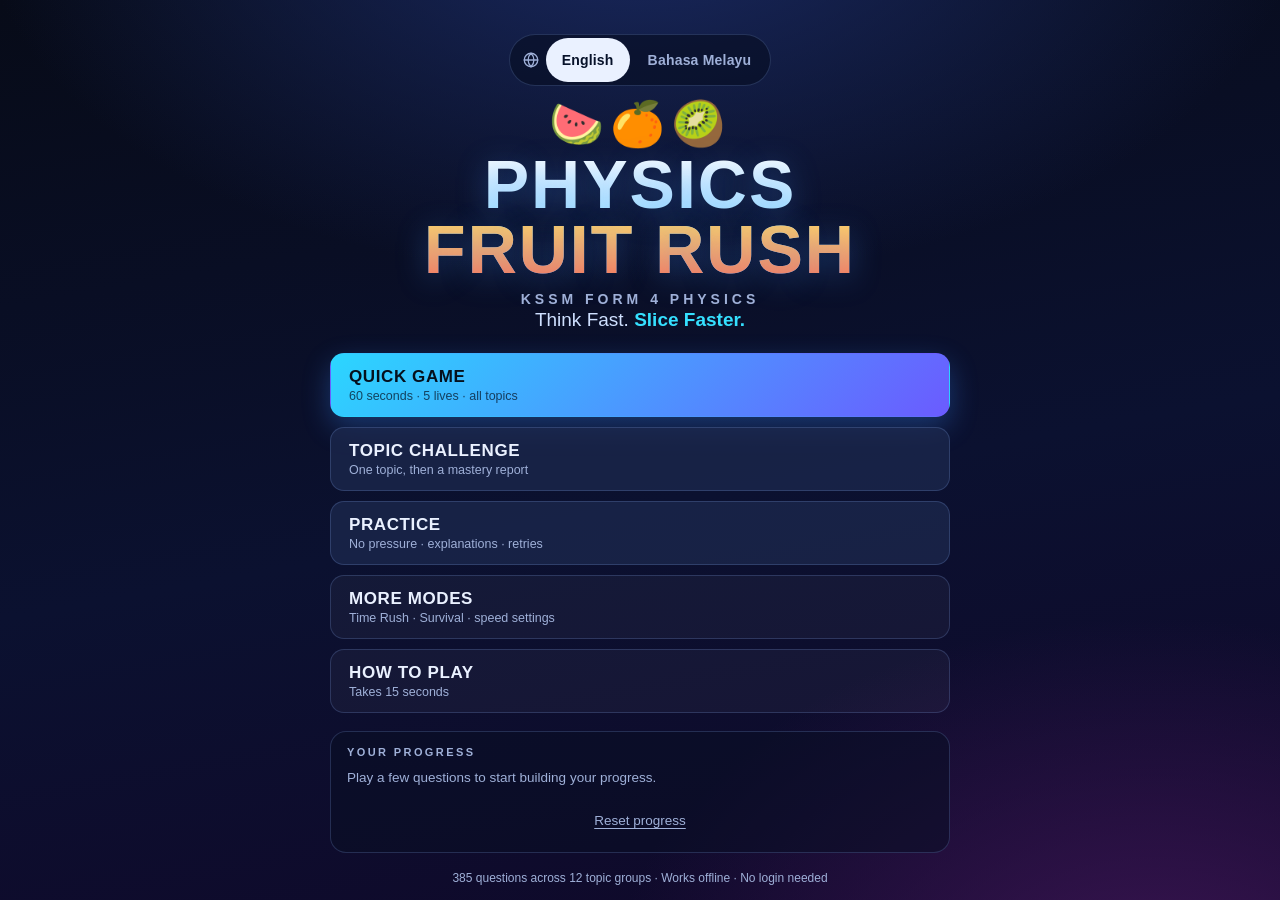
==== index.html @ e81a1c05 "Physics Fruit Rush 4.0 - English and Bahasa Melayu" ====
<!DOCTYPE html>
<!-- translate="no": the game ships its own Bahasa Melayu. A browser's
     machine translation would re-translate physics terms that are already
     correct - and "Air" (BM for water) would come back as "Udara". -->
<html lang="en" translate="no">
<head>
<meta charset="utf-8">
<meta name="viewport" content="width=device-width, initial-scale=1, maximum-scale=1, user-scalable=no, viewport-fit=cover">
<meta name="google" content="notranslate">
<meta name="description" content="Physics Fruit Rush - a fast arcade recall game for Malaysian KSSM Form 4 Physics, in English and Bahasa Melayu.">
<meta name="theme-color" content="#0a1024">
<title>Physics Fruit Rush</title>
<link rel="stylesheet" href="style.css">
<link rel="icon" href="data:image/svg+xml,%3Csvg xmlns='http://www.w3.org/2000/svg' viewBox='0 0 100 100'%3E%3Ctext y='.9em' font-size='90'%3E%F0%9F%8D%89%3C/text%3E%3C/svg%3E">
</head>
<body>

<div id="app">

  <!-- ============================================================
       LANDING
       ============================================================ -->
  <section class="screen is-active" id="screen-menu">
    <div class="menu-wrap">

      <!-- Language. Top of the menu, visible without scrolling on any
           screen, and the first thing a student meets. Each option is
           written in its OWN language ("Bahasa Melayu", never "Malay"),
           so a student who cannot read the current one can still find
           theirs. The group label is deliberately bilingual and constant. -->
      <div class="lang-switch" role="group" aria-label="Language / Bahasa">
        <svg class="lang-icon" viewBox="0 0 24 24" aria-hidden="true" focusable="false">
          <circle cx="12" cy="12" r="9"></circle>
          <path d="M3 12h18M12 3c2.6 2.6 3.9 5.6 3.9 9s-1.3 6.4-3.9 9M12 3C9.4 5.6 8.1 8.6 8.1 12s1.3 6.4 3.9 9"></path>
        </svg>
        <button type="button" class="lang-opt is-on" data-lang="en" lang="en" aria-pressed="true">English</button>
        <button type="button" class="lang-opt" data-lang="ms" lang="ms" aria-pressed="false">Bahasa Melayu</button>
      </div>

      <div class="logo">
        <div class="logo-fruit" aria-hidden="true">
          <span>🍉</span><span>🍊</span><span>🥝</span>
        </div>
        <h1 class="title">PHYSICS<span>FRUIT RUSH</span></h1>
        <p class="subtitle" data-i18n="menu.subtitle">KSSM FORM 4 PHYSICS</p>
        <p class="tagline"><span data-i18n="menu.tag1">Think Fast.</span> <b data-i18n="menu.tag2">Slice Faster.</b></p>
      </div>

      <div class="menu-buttons">
        <button class="btn btn-primary" data-go="quick">
          <b data-i18n="menu.quick">QUICK GAME</b><small data-i18n="menu.quick.sub">60 seconds · 5 lives · all topics</small>
          <span class="btn-best" id="bestQuick" hidden></span>
        </button>
        <button class="btn" data-go="topic">
          <b data-i18n="menu.topic">TOPIC CHALLENGE</b><small data-i18n="menu.topic.sub">One topic, then a mastery report</small>
          <span class="btn-best" id="bestTopic" hidden></span>
        </button>
        <button class="btn" data-go="practice">
          <b data-i18n="menu.practice">PRACTICE</b><small data-i18n="menu.practice.sub">No pressure · explanations · retries</small>
        </button>
        <button class="btn btn-ghost" data-go="custom">
          <b data-i18n="menu.more">MORE MODES</b><small data-i18n="menu.more.sub">Time Rush · Survival · speed settings</small>
        </button>
        <button class="btn btn-ghost" data-go="help">
          <b data-i18n="menu.help">HOW TO PLAY</b><small data-i18n="menu.help.sub">Takes 15 seconds</small>
        </button>
      </div>

      <!-- Progress: three numbers, one bar and one next action. Deliberately
           not a statistics dashboard. -->
      <section class="progress-card" id="progressCard" aria-labelledby="progressHead">
        <h2 class="progress-head" id="progressHead" data-i18n="progress.head">YOUR PROGRESS</h2>

        <p class="progress-empty" id="progressEmpty" data-i18n="progress.empty">
          Play a few questions to start building your progress.
        </p>

        <div class="progress-body" id="progressBody" hidden>
          <div class="mastery">
            <div class="mastery-top">
              <span class="mastery-label" data-i18n="progress.mastery">Overall mastery</span>
              <span class="mastery-value" id="masteryValue">0%</span>
            </div>
            <div class="mastery-bar">
              <i id="masteryFill" style="transform:scaleX(0)"></i>
            </div>
          </div>

          <dl class="progress-grid">
            <div class="progress-item">
              <dt data-i18n="progress.answered">Answered</dt><dd id="progAnswered">0</dd>
            </div>
            <div class="progress-item">
              <dt data-i18n="progress.strongest">Strongest</dt><dd id="progStrong">&ndash;</dd>
            </div>
            <div class="progress-item">
              <dt data-i18n="progress.next">Practise next</dt><dd id="progWeak">&ndash;</dd>
            </div>
          </dl>

          <button class="btn btn-focus btn-wide" id="practiseWeakBtn" type="button" hidden>
            <b data-i18n="progress.practiseWeak">PRACTISE WEAK TOPICS</b><small id="practiseWeakSub"></small>
          </button>
        </div>

        <div class="menu-utils">
          <button class="link-btn" id="resetProgressBtn" type="button" data-i18n="progress.reset">Reset progress</button>
        </div>
      </section>

      <p class="menu-foot">
        <span id="bankCount">&nbsp;</span> &middot;
        <span data-i18n="menu.offline">Works offline</span> &middot;
        <span data-i18n="menu.nologin">No login needed</span>
      </p>
    </div>
  </section>

  <!-- ============================================================
       SETUP  (classroom launcher)
       ============================================================ -->
  <section class="screen" id="screen-setup">
    <div class="panel">
      <div class="panel-head">
        <button class="icon-btn" data-back="menu" aria-label="Back to menu" data-i18n-aria="nav.back">&#8592;</button>
        <h2 data-i18n="setup.head">Set Up The Round</h2>
      </div>

      <div class="setup-block">
        <h3 data-title-key="setup.mode"></h3>
        <div class="chips" id="modeChips"></div>
        <p class="hint" id="modeHint"></p>
      </div>

      <div class="setup-block" id="durationBlock">
        <h3 data-title-key="setup.clock"></h3>
        <div class="chips" id="durationChips"></div>
      </div>

      <div class="setup-block" id="speedBlock">
        <h3 data-title-key="setup.speed"></h3>
        <div class="chips" id="speedChips"></div>
        <p class="hint" id="speedHint"></p>
      </div>

      <div class="setup-block">
        <h3 data-title-key="setup.topic"></h3>
        <div class="chips chips-topics" id="topicChips"></div>
      </div>

      <div class="setup-block" id="mixBlock">
        <h3 data-title-key="setup.mix"></h3>
        <div class="chips" id="mixChips"></div>
        <p class="hint" id="mixHint"></p>
      </div>

      <div class="setup-actions">
        <span class="setup-summary" id="setupSummary"></span>
        <button class="btn btn-primary btn-wide" id="startBtn"><b data-i18n="setup.start">START GAME</b></button>
      </div>
    </div>
  </section>

  <!-- ============================================================
       HOW TO PLAY
       ============================================================ -->
  <section class="screen" id="screen-help">
    <div class="panel">
      <div class="panel-head">
        <button class="icon-btn" data-back="menu" aria-label="Back to menu" data-i18n-aria="nav.back">&#8592;</button>
        <h2 data-i18n="help.head">How To Play</h2>
      </div>

      <ol class="howto">
        <li><span class="step">1</span><div><b data-i18n="help.read">READ</b><p data-i18n="help.read.p">A short Physics question sits at the top of the screen.</p></div></li>
        <li><span class="step">2</span><div><b data-i18n="help.think">THINK</b><p data-i18n="help.think.p">Fruits fly up — each one carries a possible answer.</p></div></li>
        <li><span class="step">3</span><div><b data-i18n="help.slice">SLICE</b><p data-i18n="help.slice.p">Swipe straight through the correct fruit. A tap works too.</p></div></li>
        <li><span class="step">4</span><div><b data-i18n="help.streak">STREAK</b><p data-i18n="help.streak.p">Chain correct answers to build a multiplier up to ×2.</p></div></li>
      </ol>

      <div class="rules">
        <p><b class="ok" data-i18n="help.correct">✓ Correct</b> <span data-i18n="help.correct.p">Points, a speed bonus, and your streak grows.</span></p>
        <p><b class="bad" data-i18n="help.wrong">✗ Wrong</b> <span data-i18n="help.wrong.p">Lose 50 points and a life. The correct fruit is revealed.</span></p>
        <p><b class="warn" data-i18n="help.slow">⏳ Too slow</b> <span data-i18n="help.slow.p">Lose 25 points and your streak. Only Survival takes a life.</span></p>
        <p><b class="bomb" data-i18n="help.bomb">✖ Bomb</b> <span data-i18n="help.bomb.p">Dark bombs appear later in a round. Never slice them.</span></p>
      </div>

      <p class="hint centered"><span data-i18n="help.kbd">Keyboard:</span> <kbd>1</kbd> <kbd>2</kbd> <kbd>3</kbd> <kbd>4</kbd> <span data-i18n="help.kbd.slice">slice fruit left to right.</span> <kbd>Esc</kbd> <span data-i18n="help.kbd.pause">pauses.</span></p>

      <div class="setup-actions">
        <button class="btn btn-primary btn-wide" data-go="quick"><b data-i18n="help.start">READY? START</b></button>
      </div>
    </div>
  </section>

  <!-- ============================================================
       GAME
       ============================================================ -->
  <section class="screen screen-game" id="screen-game">

    <header class="hud">
      <div class="hud-cell">
        <span class="hud-label" data-i18n="hud.score">SCORE</span>
        <span class="hud-value" id="hudScore">0</span>
      </div>
      <div class="hud-cell hud-combo" id="hudComboCell">
        <span class="hud-label" data-i18n="hud.streak">STREAK</span>
        <span class="hud-value" id="hudCombo">&times;1.0</span>
      </div>
      <div class="hud-cell hud-lives" id="hudLivesCell">
        <span class="hud-label" data-i18n="hud.lives">LIVES</span>
        <span class="hud-value" id="hudLives">&hearts;&hearts;&hearts;</span>
      </div>
      <div class="hud-cell hud-clock">
        <span class="hud-label" id="hudClockLabel" data-i18n="hud.time">TIME</span>
        <span class="hud-value" id="hudClock">60</span>
      </div>
      <div class="hud-cell hud-stage" id="hudStageCell">
        <span class="hud-label" data-i18n="hud.stage">STAGE</span>
        <span class="hud-value" id="hudStage">1</span>
      </div>
      <div class="hud-tools">
        <button class="icon-btn" id="soundBtn" title="Sound on or off" aria-label="Sound on or off" data-i18n-title="hud.sound" data-i18n-aria="hud.sound" aria-pressed="true">&#128266;</button>
        <button class="icon-btn" id="pauseBtn" title="Pause" aria-label="Pause" data-i18n-title="hud.pause" data-i18n-aria="hud.pause">&#10073;&#10073;</button>
        <button class="icon-btn" id="quitBtn" title="End round" aria-label="End round" data-i18n-title="hud.end" data-i18n-aria="hud.end">&#10005;</button>
      </div>
    </header>

    <!-- The question card. Everything here exists to make the question the
         single loudest thing on screen and to tie it to the fruit below. -->
    <div class="qbar" id="qbar">
      <div class="qmeta">
        <span class="pill" id="qTopic">&nbsp;</span>
        <span class="pill pill-diff" id="qDiff">&nbsp;</span>
      </div>
      <h2 class="qtext" id="qText">&nbsp;</h2>
      <div class="qtimer"><i id="qTimerFill"></i></div>
      <div class="qcue" id="qCue"><span data-i18n="q.cue">Slice the correct answer</span></div>
    </div>

    <div class="stage-wrap">
      <canvas id="playfield"></canvas>

      <div class="overlay" id="feedback" hidden>
        <div class="fb-card" id="fbCard">
          <div class="fb-title" id="fbTitle">&nbsp;</div>
          <div class="fb-sub" id="fbSub"></div>
          <div class="fb-why" id="fbWhy"></div>
          <div class="fb-remember" id="fbRemember">
            <span class="fb-remember-tag" data-i18n="fb.remember">Remember</span><span id="fbExplain"></span>
          </div>
          <!-- Practice Mode: the answer in the language that is NOT on screen. -->
          <div class="fb-alt" id="fbAlt" hidden>
            <span class="fb-alt-tag" id="fbAltTag"></span><span class="fb-alt-text" id="fbAltText"></span>
          </div>
        </div>
      </div>

      <div class="overlay overlay-count" id="countdown" hidden>
        <div class="count-text" id="countText">3</div>
      </div>

      <div class="overlay overlay-pause" id="pauseOverlay" hidden>
        <div class="panel panel-small">
          <h2 data-i18n="pause.head">Paused</h2>
          <div class="setup-actions column">
            <button class="btn btn-primary btn-wide" id="resumeBtn"><b data-i18n="pause.resume">RESUME</b></button>
            <button class="btn btn-wide" id="endRoundBtn"><b data-i18n="pause.end">END ROUND</b></button>
          </div>
        </div>
      </div>

      <div class="banner" id="banner" hidden></div>
    </div>
  </section>

  <!-- ============================================================
       RESULTS
       ============================================================ -->
  <section class="screen" id="screen-results">
    <div class="panel">
      <h2 class="results-head" id="resultsHead">&nbsp;</h2>
      <div class="stars" id="resStars" role="img"></div>
      <p class="results-msg" id="resultsMsg"></p>

      <div class="score-hero">
        <span class="score-label" data-i18n="res.score">SCORE</span>
        <span class="score-value" id="resScore">0</span>
        <span class="score-best" id="resBest"></span>
      </div>

      <div class="stat-grid">
        <div class="stat"><span id="resCorrect">0</span><small data-i18n="res.correct">Correct</small></div>
        <div class="stat"><span id="resAccuracy">0%</span><small data-i18n="res.accuracy">Accuracy</small></div>
        <div class="stat"><span id="resCombo">&times;0</span><small data-i18n="res.streak">Best streak</small></div>
        <div class="stat"><span id="resWrong">0</span><small data-i18n="res.wrong">Wrong</small></div>
        <div class="stat"><span id="resMissed">0</span><small data-i18n="res.slow">Too slow</small></div>
        <div class="stat"><span id="resReaction">0.0 s</span><small data-i18n="res.reaction">Avg reaction</small></div>
      </div>

      <!-- The answer to "what do I do now?", directly under the score. -->
      <section class="next-step" id="nextStep" hidden>
        <h3 data-i18n="res.nextHead">YOUR NEXT STEP</h3>
        <p class="next-step-line" id="nextStepLine"></p>
        <button class="btn btn-focus btn-wide" id="reviseBtn" type="button"><b></b></button>
      </section>

      <div class="review-grid">
        <div class="review review-good" id="strongBox" hidden>
          <h3 data-i18n="res.strong">⭐ Strong</h3>
          <ul id="strongList"></ul>
        </div>
        <div class="review review-weak" id="reviewBox" hidden>
          <h3 data-i18n="res.revise">📚 Revise</h3>
          <ul id="reviewList"></ul>
        </div>
      </div>

      <div class="setup-actions column">
        <button class="btn btn-primary btn-wide" id="againBtn"><b data-i18n="res.again">PLAY AGAIN</b></button>
        <button class="btn btn-wide" id="changeBtn"><b data-i18n="res.change">CHANGE TOPIC OR MODE</b></button>
        <button class="btn btn-ghost btn-wide" data-back="menu"><b data-i18n="res.menu">MAIN MENU</b></button>
      </div>
    </div>
  </section>

  <!-- One reusable confirmation dialog, shared by Reset Progress and End
       Round so destructive actions look and behave identically. -->
  <div class="modal" id="modal" hidden role="dialog" aria-modal="true"
       aria-labelledby="modalTitle" aria-describedby="modalBody">
    <div class="modal-card" id="modalCard">
      <h2 class="modal-title" id="modalTitle">&nbsp;</h2>
      <p class="modal-body" id="modalBody"></p>
      <div class="modal-actions">
        <button class="btn btn-wide" id="modalCancel" type="button"><b data-i18n="dlg.cancel">CANCEL</b></button>
        <button class="btn btn-wide btn-danger" id="modalConfirm" type="button"><b data-i18n="dlg.confirm">CONFIRM</b></button>
      </div>
    </div>
  </div>

  <div class="snack" id="snack" hidden role="status" aria-live="polite">
    <b id="snackTitle"></b><span id="snackBody"></span>
  </div>

  <!-- Screen-reader-only announcements (e.g. "Bahasa Melayu dipilih"). -->
  <div class="sr-only" id="srAnnounce" aria-live="polite"></div>

</div>

<!-- Order matters: storage before i18n (the saved language), i18n before
     the dictionaries, the English bank before its translations, and all
     content before the game modules that read it. Classic scripts, no
     modules and no fetch, so double-clicking index.html still works. -->
<script src="js/config.js" charset="utf-8"></script>
<script src="js/storage.js" charset="utf-8"></script>
<script src="js/i18n.js" charset="utf-8"></script>
<script src="lang/en.js" charset="utf-8"></script>
<script src="lang/ms.js" charset="utf-8"></script>
<script src="data/question-bank.js" charset="utf-8"></script>
<script src="data/questions-mechanics.js" charset="utf-8"></script>
<script src="data/questions-heat-waves.js" charset="utf-8"></script>
<script src="data/questions-light.js" charset="utf-8"></script>
<script src="data/ms/mechanics-1.ms.js" charset="utf-8"></script>
<script src="data/ms/mechanics-2.ms.js" charset="utf-8"></script>
<script src="data/ms/heat.ms.js" charset="utf-8"></script>
<script src="data/ms/waves.ms.js" charset="utf-8"></script>
<script src="data/ms/light.ms.js" charset="utf-8"></script>
<script src="data/ms/optics.ms.js" charset="utf-8"></script>
<script src="js/audio.js" charset="utf-8"></script>
<script src="js/fruits.js" charset="utf-8"></script>
<script src="js/effects.js" charset="utf-8"></script>
<script src="js/engine.js" charset="utf-8"></script>
<script src="js/learner.js" charset="utf-8"></script>
<script src="js/game.js" charset="utf-8"></script>
<script src="js/ui.js" charset="utf-8"></script>
<script src="js/main.js" charset="utf-8"></script>
</body>
</html>
---- style.css ----
/* =====================================================================
   PHYSICS FRUIT RUSH v4  --  STYLES
   Dark arcade look. The question is always the loudest thing on screen;
   decoration never competes with it.
   ===================================================================== */

:root {
  --bg:        #070b18;
  --panel:     rgba(16, 24, 52, 0.92);
  --panel-2:   rgba(28, 40, 78, 0.75);
  --line:      rgba(140, 180, 255, 0.20);
  --text:      #eaf1ff;
  --muted:     #9fb0d8;
  --accent:    #35e0ff;
  --accent-2:  #7c5cff;
  --good:      #56f39a;
  --bad:       #ff6b7d;
  --warn:      #ffc247;
  --font:      "Segoe UI", Roboto, "Helvetica Neue", Arial, sans-serif;
}

* { box-sizing: border-box; }

html, body {
  margin: 0; padding: 0; height: 100%;
  overflow: hidden;
  background: var(--bg);
  color: var(--text);
  font-family: var(--font);
  -webkit-text-size-adjust: 100%;
  -webkit-tap-highlight-color: transparent;
}

#app { position: relative; width: 100%; height: 100%; }

/* ---------------------------------------------------------------
   Screens
   --------------------------------------------------------------- */
.screen {
  position: absolute; inset: 0;
  display: none;
  /* v4: flex-start + auto margins on the child (below), not
     justify-content:center. Centring a column taller than the screen
     pushes its top ABOVE the scrollable area, where no amount of
     scrolling reaches it - on a 720 px laptop that hid the language
     switch and the logo. Auto margins centre when there is room and fall
     back to the top when there is not. */
  flex-direction: column; align-items: center; justify-content: flex-start;
  padding: 16px;
  overflow-y: auto; overscroll-behavior: contain;
  background:
    radial-gradient(1100px 620px at 50% -10%, #1a2a63 0%, transparent 60%),
    radial-gradient(900px 620px at 90% 110%, #3a1552 0%, transparent 60%),
    linear-gradient(170deg, #070b18, #0b1130 55%, #10082a);
}
.screen.is-active { display: flex; }
.screen:not(.screen-game) > * { margin-top: auto; margin-bottom: auto; }
.screen-game { padding: 0; justify-content: flex-start; overflow: hidden; }

/* ---------------------------------------------------------------
   Landing
   --------------------------------------------------------------- */
.menu-wrap { width: 100%; max-width: 620px; text-align: center; padding: 18px 0 28px; }

.logo-fruit { font-size: 44px; letter-spacing: 6px; line-height: 1; margin-bottom: 6px; }
.logo-fruit span { display: inline-block; animation: bob 2.6s ease-in-out infinite; }
.logo-fruit span:nth-child(2) { animation-delay: .35s; }
.logo-fruit span:nth-child(3) { animation-delay: .7s; }
@keyframes bob { 0%,100% { transform: translateY(0) rotate(-4deg);} 50% { transform: translateY(-12px) rotate(5deg);} }

.title {
  margin: 0;
  font-size: clamp(34px, 8.5vw, 68px);
  font-weight: 900; letter-spacing: 2px; line-height: .95;
  background: linear-gradient(180deg, #ffffff, #8fd7ff 60%, #6aa2ff);
  -webkit-background-clip: text; background-clip: text; color: transparent;
  text-shadow: 0 6px 30px rgba(70, 150, 255, .35);
}
.title span {
  display: block; color: transparent;
  background: linear-gradient(180deg, #ffd76a, #ff7a59);
  -webkit-background-clip: text; background-clip: text;
}
.subtitle { margin: 10px 0 2px; font-size: clamp(11px, 2.6vw, 14px); letter-spacing: 4px; color: var(--muted); font-weight: 700; }
.tagline { margin: 0 0 22px; color: #cfe0ff; font-size: clamp(15px, 3.4vw, 19px); }
.tagline b { color: var(--accent); }

.menu-buttons { display: flex; flex-direction: column; gap: 10px; }
.menu-foot { margin-top: 18px; color: var(--muted); font-size: 12px; }
.menu-progress { margin-top: 4px; color: #7f93bd; font-style: italic; }

/* ---------------------------------------------------------------
   Buttons
   --------------------------------------------------------------- */
.btn {
  appearance: none;
  border: 1px solid var(--line);
  background: var(--panel-2);
  color: var(--text);
  border-radius: 14px;
  padding: 13px 18px;
  font-family: var(--font); font-size: 15px;
  cursor: pointer; text-align: left;
  display: flex; flex-direction: column; gap: 2px;
  transition: transform .12s ease, background .15s ease, border-color .15s ease;
  min-height: 52px;
}
.btn b { font-size: 17px; font-weight: 800; letter-spacing: .6px; }
.btn small { color: var(--muted); font-size: 12.5px; font-weight: 500; }
.btn:hover { transform: translateY(-2px); border-color: rgba(140,190,255,.5); background: rgba(40,58,110,.8); }
.btn:active { transform: translateY(0) scale(.99); }

.btn-primary {
  background: linear-gradient(135deg, #2bd6ff, #6b5bff);
  border-color: transparent; color: #06101f;
  box-shadow: 0 10px 28px rgba(60, 140, 255, .32);
}
.btn-primary b { color: #05101d; }
.btn-primary small { color: rgba(6, 18, 34, .72); }
.btn-primary:hover { background: linear-gradient(135deg, #4ce0ff, #8171ff); }

.btn-ghost { background: rgba(255,255,255,.04); }
.btn-wide { align-items: center; text-align: center; }

.icon-btn {
  appearance: none;
  border: 1px solid var(--line);
  background: rgba(255,255,255,.06);
  color: var(--text);
  width: 38px; height: 38px; border-radius: 10px;
  font-size: 15px; cursor: pointer;
  display: inline-flex; align-items: center; justify-content: center;
  flex: 0 0 auto;
}
.icon-btn:hover { background: rgba(255,255,255,.14); }
.icon-btn.is-off { opacity: .45; }

/* ---------------------------------------------------------------
   Panels
   --------------------------------------------------------------- */
.panel {
  width: 100%; max-width: 700px;
  background: var(--panel);
  border: 1px solid var(--line);
  border-radius: 20px;
  padding: 22px;
  box-shadow: 0 24px 70px rgba(0,0,0,.5);
  max-height: 100%; overflow-y: auto;
}
.panel-small { max-width: 340px; }
.panel-head { display: flex; align-items: center; gap: 12px; margin-bottom: 16px; }
.panel h2 { margin: 0; font-size: clamp(20px, 4.5vw, 26px); letter-spacing: .5px; }
.panel h3 { margin: 0 0 8px; font-size: 13px; letter-spacing: 2px; color: var(--muted); text-transform: uppercase; }

.setup-block { margin-bottom: 18px; }
.setup-block[hidden] { display: none; }

.chips { display: flex; flex-wrap: wrap; gap: 8px; }
.chip {
  appearance: none;
  border: 1px solid var(--line);
  background: rgba(255,255,255,.05);
  color: var(--text);
  border-radius: 999px;
  padding: 9px 15px;
  font-size: 14px; font-family: var(--font); font-weight: 600;
  cursor: pointer;
  transition: background .14s ease, border-color .14s ease;
}
.chip:hover { background: rgba(255,255,255,.12); }
.chip.is-on {
  background: linear-gradient(135deg, #2bd6ff, #6b5bff);
  border-color: transparent; color: #06101f; font-weight: 800;
}
.chips-topics .chip { font-size: 13px; padding: 8px 13px; }

.hint { margin: 8px 0 0; color: var(--muted); font-size: 13px; min-height: 18px; }
.hint.centered { text-align: center; }

.setup-actions { display: flex; flex-direction: column; align-items: stretch; gap: 10px; margin-top: 22px; }
.setup-actions .btn-wide { width: 100%; }
.setup-summary { color: var(--muted); font-size: 13px; text-align: center; }

kbd {
  background: rgba(255,255,255,.12);
  border: 1px solid var(--line);
  border-radius: 5px; padding: 1px 6px;
  font-family: inherit; font-size: 12px;
}

/* How to play */
.howto { list-style: none; margin: 0 0 18px; padding: 0; display: flex; flex-direction: column; gap: 12px; }
.howto li { display: flex; gap: 14px; align-items: flex-start; }
.howto .step {
  flex: 0 0 34px; height: 34px; border-radius: 10px;
  background: linear-gradient(135deg, #2bd6ff, #6b5bff);
  color: #06101f; font-weight: 900;
  display: flex; align-items: center; justify-content: center;
}
.howto b { display: block; letter-spacing: 1.5px; font-size: 14px; }
.howto p { margin: 2px 0 0; color: var(--muted); font-size: 14px; }

.rules { border-top: 1px solid var(--line); padding-top: 14px; }
.rules p { margin: 0 0 8px; font-size: 14px; color: var(--muted); }
.rules b { display: inline-block; min-width: 108px; }
.rules .ok { color: var(--good); }
.rules .bad { color: var(--bad); }
.rules .warn { color: var(--warn); }
.rules .bomb { color: #ff9a8a; }

/* ---------------------------------------------------------------
   Game HUD
   --------------------------------------------------------------- */
.hud {
  flex: 0 0 auto; width: 100%;
  display: flex; align-items: center; gap: 10px;
  padding: 8px 12px;
  background: rgba(6, 10, 24, .82);
  border-bottom: 1px solid var(--line);
}
.hud-cell { display: flex; flex-direction: column; line-height: 1.05; min-width: 52px; }
.hud-label { font-size: 9.5px; letter-spacing: 1.8px; color: var(--muted); font-weight: 700; }
.hud-value { font-size: clamp(16px, 3.4vw, 22px); font-weight: 900; font-variant-numeric: tabular-nums; }
.hud-combo .hud-value { color: var(--accent); transition: color .2s ease; }
.hud-lives .hud-value { color: var(--bad); letter-spacing: 1px; }
.hud-clock.is-low .hud-value { color: var(--warn); animation: pulse .6s ease-in-out infinite; }
.hud-stage .hud-value { color: var(--warn); }
.hud-tools { margin-left: auto; display: flex; gap: 6px; }
@keyframes pulse { 0%,100% { opacity: 1; } 50% { opacity: .45; } }

/* Streak tiers escalate the HUD colour to match the fruit aura. */
.hud-combo.tier-0 .hud-value { color: #7dd3fc; }
.hud-combo.tier-1 .hud-value { color: #ffd166; text-shadow: 0 0 12px rgba(255,209,102,.55); }
.hud-combo.tier-2 .hud-value { color: #ff9f45; text-shadow: 0 0 16px rgba(255,159,69,.65); }
.hud-combo.tier-3 .hud-value { color: #ff6b9d; text-shadow: 0 0 20px rgba(255,107,157,.75); }

/* ---------------------------------------------------------------
   Question card
   The single most important element on the screen. It sits on its own
   raised surface so the eye lands there first, and it carries a cue line
   that ties it to the fruit below.
   --------------------------------------------------------------- */
.qbar {
  flex: 0 0 auto; width: 100%;
  padding: 10px 16px 0;
  background: linear-gradient(180deg, rgba(12,19,44,.98), rgba(10,16,38,.72));
  border-bottom: 1px solid rgba(140,180,255,.12);
  text-align: center;
  position: relative;
}
.qbar.q-in { animation: qIn .28s cubic-bezier(.2,1,.3,1); }
@keyframes qIn { from { opacity: 0; transform: translateY(-8px); } to { opacity: 1; transform: none; } }

.qmeta { display: flex; gap: 6px; justify-content: center; margin-bottom: 6px; }
.pill {
  font-size: 10.5px; letter-spacing: 1.4px; text-transform: uppercase; font-weight: 800;
  padding: 3px 10px; border-radius: 999px;
  background: rgba(255,255,255,.07); color: var(--muted);
  border: 1px solid var(--line);
}
.pill-diff.easy   { color: #06101f; background: #56f39a; border-color: transparent; }
.pill-diff.medium { color: #06101f; background: #ffc247; border-color: transparent; }
.pill-diff.hard   { color: #fff;    background: #ff5f7a; border-color: transparent; }

.qtext {
  margin: 0 auto;
  max-width: 1100px;
  font-size: clamp(20px, 4.6vw, 42px);
  font-weight: 800; line-height: 1.16; letter-spacing: .2px;
  text-shadow: 0 3px 20px rgba(0,0,0,.75);
  min-height: 1.2em;
}

.qtimer {
  margin: 10px auto 0; max-width: 1100px;
  height: 8px; border-radius: 999px;
  background: rgba(255,255,255,.10); overflow: hidden;
}
.qtimer i {
  display: block; height: 100%; width: 100%;
  border-radius: 999px;
  background: linear-gradient(90deg, #56f39a, #35e0ff);
  transform-origin: left center;
  transition: background .2s linear;
}
.qtimer i.is-low { background: linear-gradient(90deg, #ffc247, #ff5f7a); }

/* The cue that makes the question -> fruit relationship explicit without
   adding another box to read. */
.qcue {
  display: flex; align-items: center; justify-content: center; gap: 8px;
  padding: 5px 0 6px;
  font-size: 11px; letter-spacing: 2.2px; text-transform: uppercase;
  color: rgba(159,176,216,.72); font-weight: 700;
}
.qcue::before, .qcue::after {
  content: ''; width: 26px; height: 1px;
  background: linear-gradient(90deg, transparent, rgba(159,176,216,.5));
}
.qcue::after { background: linear-gradient(270deg, transparent, rgba(159,176,216,.5)); }
.qbar.is-urgent .qcue { color: var(--warn); }

/* Playfield */
.stage-wrap { position: relative; flex: 1 1 auto; width: 100%; min-height: 0; }
#playfield { display: block; width: 100%; height: 100%; touch-action: none; cursor: crosshair; }

/* ---------------------------------------------------------------
   Overlays
   --------------------------------------------------------------- */
.overlay {
  position: absolute; inset: 0;
  display: flex; align-items: center; justify-content: center;
  pointer-events: none; padding: 16px;
}
.overlay[hidden] { display: none; }
.overlay-pause { pointer-events: auto; background: rgba(4,8,20,.78); backdrop-filter: blur(3px); }

.fb-card {
  text-align: center;
  padding: 14px 26px;
  border-radius: 18px;
  background: rgba(6, 10, 22, .88);
  border: 2px solid var(--line);
  box-shadow: 0 18px 50px rgba(0,0,0,.55);
  animation: pop .22s cubic-bezier(.2,1.4,.4,1);
  max-width: 92%;
}
@keyframes pop { from { transform: scale(.75); opacity: 0; } to { transform: scale(1); opacity: 1; } }
.fb-title { font-size: clamp(24px, 6vw, 44px); font-weight: 900; letter-spacing: 2px; line-height: 1; }
.fb-sub { margin-top: 6px; font-size: clamp(14px, 3.2vw, 21px); font-weight: 700; color: #fff; }
.fb-why {
  margin-top: 7px; font-size: clamp(12px, 2.5vw, 15px);
  color: #ffd7a8; font-weight: 600; font-style: italic;
}
.fb-explain { margin-top: 6px; font-size: clamp(12px, 2.6vw, 16px); color: var(--muted); }
.fb-why:empty, .fb-explain:empty { display: none; }

.fb-card.correct { border-color: var(--good); }
.fb-card.correct .fb-title { color: var(--good); text-shadow: 0 0 26px rgba(86,243,154,.55); }
.fb-card.wrong { border-color: var(--bad); }
.fb-card.wrong .fb-title { color: var(--bad); text-shadow: 0 0 26px rgba(255,107,125,.5); }
.fb-card.miss { border-color: var(--warn); }
.fb-card.miss .fb-title { color: var(--warn); text-shadow: 0 0 26px rgba(255,194,71,.5); }

.count-text {
  font-size: clamp(60px, 16vw, 150px);
  font-weight: 900; letter-spacing: 4px; color: #fff;
  text-shadow: 0 0 60px rgba(80,180,255,.8);
  animation: pop .3s cubic-bezier(.2,1.4,.4,1);
}

/* Streak / bomb call-out. Sits low so it never covers a fruit label. */
.banner {
  position: absolute; left: 50%; bottom: 16px;
  transform: translateX(-50%);
  background: rgba(6,10,22,.9);
  border: 2px solid rgba(255,255,255,.4);
  padding: 7px 20px; border-radius: 999px;
  font-weight: 900; letter-spacing: 2px; font-size: clamp(13px, 2.6vw, 17px);
  pointer-events: none; white-space: nowrap;
}
.banner[hidden] { display: none; }
.banner.pop { animation: bannerPop .32s cubic-bezier(.2,1.5,.4,1); }
@keyframes bannerPop {
  from { transform: translateX(-50%) scale(.6); opacity: 0; }
  to   { transform: translateX(-50%) scale(1); opacity: 1; }
}

/* ---------------------------------------------------------------
   Results
   --------------------------------------------------------------- */
.results-head {
  text-align: center; font-size: clamp(22px, 5.5vw, 34px);
  font-weight: 900; letter-spacing: 1.5px; margin: 0 0 4px;
}
.stars { text-align: center; font-size: clamp(26px, 6vw, 38px); line-height: 1; margin-bottom: 6px; }
.star { color: rgba(255,255,255,.16); margin: 0 3px; display: inline-block; }
.star.on { color: #ffd166; text-shadow: 0 0 18px rgba(255,209,102,.7); animation: starPop .45s cubic-bezier(.2,1.6,.4,1) both; }
@keyframes starPop { from { transform: scale(0) rotate(-40deg); } to { transform: scale(1) rotate(0); } }

.results-msg { text-align: center; color: #cfe0ff; margin: 0 0 16px; font-size: clamp(14px, 3.2vw, 18px); }

.score-hero {
  text-align: center; padding: 14px; border-radius: 16px;
  background: linear-gradient(135deg, rgba(43,214,255,.16), rgba(107,91,255,.16));
  border: 1px solid var(--line);
  margin-bottom: 14px;
}
.score-label { display: block; font-size: 11px; letter-spacing: 3px; color: var(--muted); font-weight: 700; }
.score-value { display: block; font-size: clamp(38px, 10vw, 60px); font-weight: 900; line-height: 1.05; font-variant-numeric: tabular-nums; }
.score-best { display: block; font-size: 13px; color: var(--muted); margin-top: 2px; }
.score-best.is-new { color: var(--warn); font-weight: 800; }

.stat-grid { display: grid; grid-template-columns: repeat(3, 1fr); gap: 8px; margin-bottom: 14px; }
.stat {
  background: rgba(255,255,255,.05);
  border: 1px solid var(--line);
  border-radius: 12px; padding: 10px 8px; text-align: center;
}
.stat span { display: block; font-size: clamp(18px, 4.4vw, 24px); font-weight: 900; font-variant-numeric: tabular-nums; }
.stat small { display: block; color: var(--muted); font-size: 11px; margin-top: 2px; }

/* Strong / Revise sit side by side so the student sees both at once:
   what they have got, and what to work on next. */
.review-grid { display: flex; flex-wrap: wrap; gap: 10px; margin-bottom: 4px; }
/* Flex, not grid, so that when one box is hidden the other fills the row
   on its own. A grid + :only-child cannot do this: both boxes are always
   present in the DOM and only carry [hidden], so :only-child never matches. */
.review { flex: 1 1 220px; min-width: 0; }
.review {
  border: 1px solid var(--line);
  border-radius: 12px; padding: 10px 12px;
  background: rgba(255,255,255,.04);
}
.review[hidden] { display: none; }
.review h3 { margin: 0 0 6px; font-size: 12px; letter-spacing: 1.5px; }
.review ul { margin: 0; padding-left: 16px; font-size: 13.5px; color: #dbe6ff; }
.review li { margin-bottom: 3px; }
.review-good { border-color: rgba(86,243,154,.35); background: rgba(86,243,154,.07); }
.review-good h3 { color: var(--good); }
.review-weak { border-color: rgba(255,194,71,.35); background: rgba(255,194,71,.07); }
.review-weak h3 { color: var(--warn); }
/* When only one of the two boxes is present it takes the full width. */

/* ---------------------------------------------------------------
   Short screens: keep PLAY AGAIN reachable without scrolling
   --------------------------------------------------------------- */
@media (max-height: 820px) {
  .results-head { font-size: clamp(20px, 4.5vw, 26px); }
  .stars { font-size: clamp(22px, 5vw, 30px); }
  .results-msg { margin-bottom: 10px; }
  .score-hero { padding: 9px; margin-bottom: 10px; }
  .score-value { font-size: clamp(32px, 8vw, 44px); }
  .stat { padding: 6px; }
  .stat span { font-size: clamp(16px, 3.6vw, 20px); }
  .stat-grid { gap: 6px; margin-bottom: 10px; }
  .setup-actions { margin-top: 12px; gap: 8px; }
  .panel { padding: 16px; }
}

/* ---------------------------------------------------------------
   Responsive
   --------------------------------------------------------------- */
@media (max-width: 560px) {
  .hud { gap: 7px; padding: 6px 8px; }
  .hud-cell { min-width: 40px; }
  .icon-btn { width: 32px; height: 32px; font-size: 13px; }
  .qbar { padding: 7px 10px 0; }
  .qcue { font-size: 10px; letter-spacing: 1.6px; }
  .panel { padding: 16px; border-radius: 16px; }
  .stat-grid { grid-template-columns: repeat(3, 1fr); }
  .review { flex-basis: 100%; }
  .rules b { min-width: 96px; }
}

@media (max-width: 420px) {
  .hud-stage { display: none; }
  .qcue { display: none; }         /* the fruit are obvious on a phone */
}

/* Big classroom displays */
@media (min-width: 1500px) {
  .qtext { font-size: 48px; }
  .hud-value { font-size: 26px; }
  .hud-label { font-size: 11px; }
  .qcue { font-size: 13px; }
}

@media (prefers-reduced-motion: reduce) {
  .logo-fruit span { animation: none; }
  .fb-card, .count-text, .qbar.q-in, .banner.pop, .star.on { animation: none; }
  .hud-clock.is-low .hud-value { animation: none; }
}

/* =====================================================================
   v3 ADDITIONS
   ===================================================================== */

/* --- a visible focus ring on everything interactive ---------------- */
.btn:focus-visible,
.chip:focus-visible,
.icon-btn:focus-visible,
.link-btn:focus-visible {
  outline: 3px solid var(--accent);
  outline-offset: 3px;
}

/* --- personal best on a mode button -------------------------------- */
.btn-best {
  position: absolute; top: 10px; right: 14px;
  font-size: 11.5px; font-weight: 800; letter-spacing: .6px;
  color: #ffd166;
  background: rgba(255, 209, 102, .12);
  border: 1px solid rgba(255, 209, 102, .32);
  border-radius: 999px; padding: 2px 9px;
  font-variant-numeric: tabular-nums;
}
.btn-best[hidden] { display: none; }
.menu-buttons .btn { position: relative; }
.btn-primary .btn-best {
  color: #3a2a00; background: rgba(255, 255, 255, .55); border-color: transparent;
}

/* .btn-wide only received its width from a .setup-actions rule, so the same
   class shrink-fitted anywhere else (a <button> is shrink-to-fit even as a
   block-level flex container). Make the class itself carry the width. */
.btn-wide { width: 100%; }

/* --- the "focus / do this next" button ----------------------------- */
.btn-focus {
  background: linear-gradient(135deg, rgba(255, 194, 71, .22), rgba(255, 122, 89, .22));
  border-color: rgba(255, 194, 71, .55);
}
.btn-focus:hover { background: linear-gradient(135deg, rgba(255,194,71,.34), rgba(255,122,89,.34)); }
.btn-focus b { color: #ffd166; }
.btn-focus[hidden] { display: none; }

/* --- YOUR PROGRESS -------------------------------------------------- */
.progress-card {
  margin-top: 18px; padding: 14px 16px 10px;
  background: rgba(10, 16, 38, .55);
  border: 1px solid var(--line);
  border-radius: 16px;
  text-align: left;
}
.progress-head {
  margin: 0 0 10px; font-size: 11px; letter-spacing: 2.4px;
  color: var(--muted); font-weight: 800; text-transform: uppercase;
}
.progress-empty { margin: 0; color: var(--muted); font-size: 13.5px; line-height: 1.5; }
.progress-empty[hidden], .progress-body[hidden] { display: none; }

.mastery { margin-bottom: 12px; }
.mastery-top { display: flex; justify-content: space-between; align-items: baseline; margin-bottom: 6px; }
.mastery-label { font-size: 13px; color: var(--muted); }
.mastery-value { font-size: 22px; font-weight: 900; font-variant-numeric: tabular-nums; }
.mastery-bar { height: 9px; border-radius: 999px; background: rgba(255,255,255,.10); overflow: hidden; }
.mastery-bar i {
  display: block; height: 100%; width: 100%;
  border-radius: 999px; transform-origin: left center;
  transition: transform .5s cubic-bezier(.2,.9,.3,1);
  background: linear-gradient(90deg, #56f39a, #35e0ff);
}
.mastery-bar i.is-mid { background: linear-gradient(90deg, #ffc247, #ffd166); }
.mastery-bar i.is-low { background: linear-gradient(90deg, #ff8a5c, #ff6b7d); }

.progress-grid {
  display: grid; grid-template-columns: repeat(3, 1fr);
  gap: 8px; margin: 0 0 12px;
}
.progress-item {
  background: rgba(255,255,255,.045);
  border: 1px solid var(--line);
  border-radius: 10px; padding: 8px 9px; min-width: 0;
}
.progress-item dt {
  font-size: 10.5px; letter-spacing: 1.2px; text-transform: uppercase;
  color: var(--muted); font-weight: 700; margin-bottom: 3px;
}
.progress-item dd {
  margin: 0; font-size: 14px; font-weight: 800; line-height: 1.25;
  overflow-wrap: anywhere;
}

/* --- the quiet utility row ------------------------------------------ */
.menu-utils { margin-top: 10px; text-align: center; }
.link-btn {
  appearance: none; background: none; border: 0;
  color: var(--muted); font-family: var(--font);
  font-size: 13.5px; cursor: pointer;
  /* 44 px minimum touch target - this is used on classroom touchscreens,
     where a 37 px link is genuinely hard to hit. */
  min-height: 44px; padding: 12px 18px; border-radius: 10px;
  text-decoration: underline; text-underline-offset: 3px;
}
.link-btn:hover { color: var(--bad); background: rgba(255,107,125,.08); }

/* --- confirmation dialog -------------------------------------------- */
.modal {
  position: fixed; inset: 0; z-index: 60;
  display: flex; align-items: center; justify-content: center;
  padding: 20px;
  background: rgba(4, 8, 20, .74);
  backdrop-filter: blur(4px);
  animation: modalIn .16s ease-out;
}
.modal[hidden] { display: none; }
@keyframes modalIn { from { opacity: 0; } to { opacity: 1; } }

.modal-card {
  width: 100%; max-width: 460px;
  background: var(--panel);
  border: 1px solid var(--line);
  border-radius: 18px; padding: 24px;
  box-shadow: 0 26px 80px rgba(0,0,0,.62);
  animation: pop .2s cubic-bezier(.2,1.3,.4,1);
}
.modal-title { margin: 0 0 8px; font-size: clamp(19px, 4vw, 24px); font-weight: 900; letter-spacing: .4px; }
.modal-body { margin: 0 0 20px; color: var(--muted); font-size: 15px; line-height: 1.5; }
.modal-actions { display: flex; flex-direction: column; gap: 10px; }
.modal-actions .btn { min-height: 52px; justify-content: center; }

/* The destructive choice is distinguishable by colour AND by border and
   label, never by colour alone. */
.btn-danger {
  background: rgba(255, 107, 125, .16);
  border-color: rgba(255, 107, 125, .65);
}
.btn-danger b { color: #ff8f9c; }
.btn-danger:hover { background: rgba(255, 107, 125, .28); border-color: var(--bad); }

/* --- snackbar -------------------------------------------------------- */
.snack {
  position: fixed; left: 50%; bottom: 26px; z-index: 70;
  transform: translateX(-50%);
  background: rgba(8, 26, 18, .96);
  border: 1px solid rgba(86, 243, 154, .5);
  border-radius: 14px; padding: 12px 20px;
  display: flex; flex-direction: column; gap: 2px;
  max-width: 90vw; pointer-events: none;
  box-shadow: 0 14px 40px rgba(0,0,0,.5);
}
.snack[hidden] { display: none; }
.snack b { color: var(--good); font-size: 14px; letter-spacing: 1.2px; }
.snack span { color: var(--muted); font-size: 13px; }
.snack.in { animation: snackIn .3s cubic-bezier(.2,1.3,.4,1); }
@keyframes snackIn {
  from { transform: translateX(-50%) translateY(14px); opacity: 0; }
  to   { transform: translateX(-50%) translateY(0); opacity: 1; }
}

/* --- misconception feedback ------------------------------------------ */
.fb-why {
  margin-top: 8px;
  font-size: clamp(12.5px, 2.6vw, 16px);
  color: #ffd7a8; font-weight: 700; line-height: 1.4;
}
.fb-why[hidden] { display: none; }

.fb-remember {
  margin-top: 9px; padding-top: 9px;
  border-top: 1px solid rgba(255,255,255,.12);
  display: flex; align-items: baseline; gap: 8px;
  justify-content: center; flex-wrap: wrap;
  font-size: clamp(12px, 2.5vw, 15px);
  color: var(--muted); line-height: 1.4;
}
.fb-remember[hidden] { display: none; }
.fb-remember-tag {
  flex: 0 0 auto;
  font-size: 10px; letter-spacing: 1.4px; text-transform: uppercase;
  font-weight: 800; color: #9ad9ff;
  background: rgba(53, 224, 255, .12);
  border: 1px solid rgba(53, 224, 255, .3);
  border-radius: 999px; padding: 2px 8px;
}

/* --- results: your next step ----------------------------------------- */
.next-step {
  margin-bottom: 14px; padding: 14px 16px;
  border-radius: 14px;
  background: linear-gradient(135deg, rgba(255,194,71,.13), rgba(255,122,89,.10));
  border: 1px solid rgba(255,194,71,.4);
}
.next-step[hidden] { display: none; }
.next-step h3 {
  margin: 0 0 6px; font-size: 11px; letter-spacing: 2.2px;
  color: var(--warn); font-weight: 800;
}
.next-step-line {
  margin: 0 0 12px; font-size: clamp(15px, 3.4vw, 18px);
  font-weight: 700; color: var(--text);
}

/* --- responsive ------------------------------------------------------ */
@media (max-width: 560px) {
  .progress-grid { grid-template-columns: 1fr; gap: 6px; }
  .progress-item { display: flex; align-items: baseline; justify-content: space-between; gap: 10px; }
  .progress-item dt { margin-bottom: 0; }
  .btn-best { position: static; align-self: flex-start; margin-top: 6px; }
}

@media (max-height: 820px) {
  .progress-card { margin-top: 12px; padding: 11px 13px 8px; }
  .mastery { margin-bottom: 9px; }
  .progress-grid { margin-bottom: 9px; }
  .next-step { padding: 11px 13px; margin-bottom: 10px; }
}

@media (prefers-reduced-motion: reduce) {
  .modal, .modal-card, .snack.in { animation: none; }
  .mastery-bar i { transition: none; }
}

/* =====================================================================
   v4 ADDITIONS
   ===================================================================== */

/* --- language switch ------------------------------------------------
   A quiet segmented control at the very top of the menu. It must be easy
   to find and impossible to mistake for a game mode, so it borrows none
   of the mode buttons' language: no gradient, no card, pill-shaped, and
   smaller. The chosen option is a solid light pill - a difference in
   fill and contrast, not in hue - and aria-pressed carries it for screen
   readers. Each segment is a full 44 px touch target. */
.lang-switch {
  display: inline-flex; align-items: center; gap: 2px;
  margin: 0 auto 16px; padding: 3px;
  border: 1px solid var(--line); border-radius: 999px;
  background: rgba(8, 14, 34, .62);
  max-width: 100%;
}
.lang-icon {
  width: 18px; height: 18px; margin: 0 4px 0 9px; flex: 0 0 auto;
  fill: none; stroke: var(--muted); stroke-width: 1.7;
  stroke-linecap: round; stroke-linejoin: round;
}
.lang-opt {
  appearance: none; border: 0; cursor: pointer;
  min-height: 44px; padding: 0 16px; border-radius: 999px;
  background: transparent; color: var(--muted);
  font-family: var(--font); font-size: 14px; font-weight: 700; letter-spacing: .2px;
  white-space: nowrap;
  transition: background .15s ease, color .15s ease;
}
.lang-opt:hover { color: var(--text); background: rgba(255,255,255,.08); }
.lang-opt.is-on { background: #eaf1ff; color: #07122a; }
.lang-opt.is-on:hover { background: #ffffff; }
.lang-opt:focus-visible { outline: 3px solid var(--accent); outline-offset: 2px; }

/* --- screen-reader-only text ---------------------------------------- */
.sr-only {
  position: absolute !important;
  width: 1px; height: 1px; padding: 0; margin: -1px;
  overflow: hidden; clip: rect(0, 0, 0, 0);
  white-space: nowrap; border: 0;
}

/* --- the answer in the other language (Practice Mode) ----------------
   Styled as a sibling of the REMEMBER line so it reads as part of the
   same teaching card, in a distinct violet so the two tags are never
   confused. The term itself is italic, the textbook convention for a
   term given in the other language. */
.fb-alt {
  margin-top: 7px;
  display: flex; align-items: baseline; gap: 8px;
  justify-content: center; flex-wrap: wrap;
  font-size: clamp(12px, 2.5vw, 15px);
  color: #ece4ff; line-height: 1.4;
}
.fb-alt[hidden] { display: none; }
.fb-alt-tag {
  flex: 0 0 auto;
  font-size: 10px; letter-spacing: 1.4px; text-transform: uppercase;
  font-weight: 800; color: #d6c6ff;
  background: rgba(160, 120, 255, .15);
  border: 1px solid rgba(160, 120, 255, .38);
  border-radius: 999px; padding: 2px 8px;
}
.fb-alt-text { font-weight: 700; font-style: italic; }

/* --- room for longer words --------------------------------------------
   BM labels run a little longer ("RENTETAN", "TAMATKAN PUSINGAN"). None
   of these change the English layout; they only stop a longer word from
   forcing a line out of its box. */
.btn b, .btn small { overflow-wrap: anywhere; }
.hud-label { white-space: nowrap; }
.results-head, .modal-title { overflow-wrap: anywhere; }
.count-text { text-align: center; line-height: 1; max-width: 100%; overflow-wrap: anywhere; }

@media (max-width: 560px) {
  .lang-switch { margin-bottom: 12px; }
  .lang-opt { padding: 0 13px; font-size: 13.5px; }
  .hud-label { letter-spacing: 1.1px; }
  .count-text { font-size: clamp(44px, 13vw, 96px); letter-spacing: 2px; }
}

@media (max-width: 360px) {
  .lang-icon { display: none; }
  .lang-opt { padding: 0 11px; }
}

@media (prefers-reduced-motion: reduce) {
  .lang-opt { transition: none; }
}
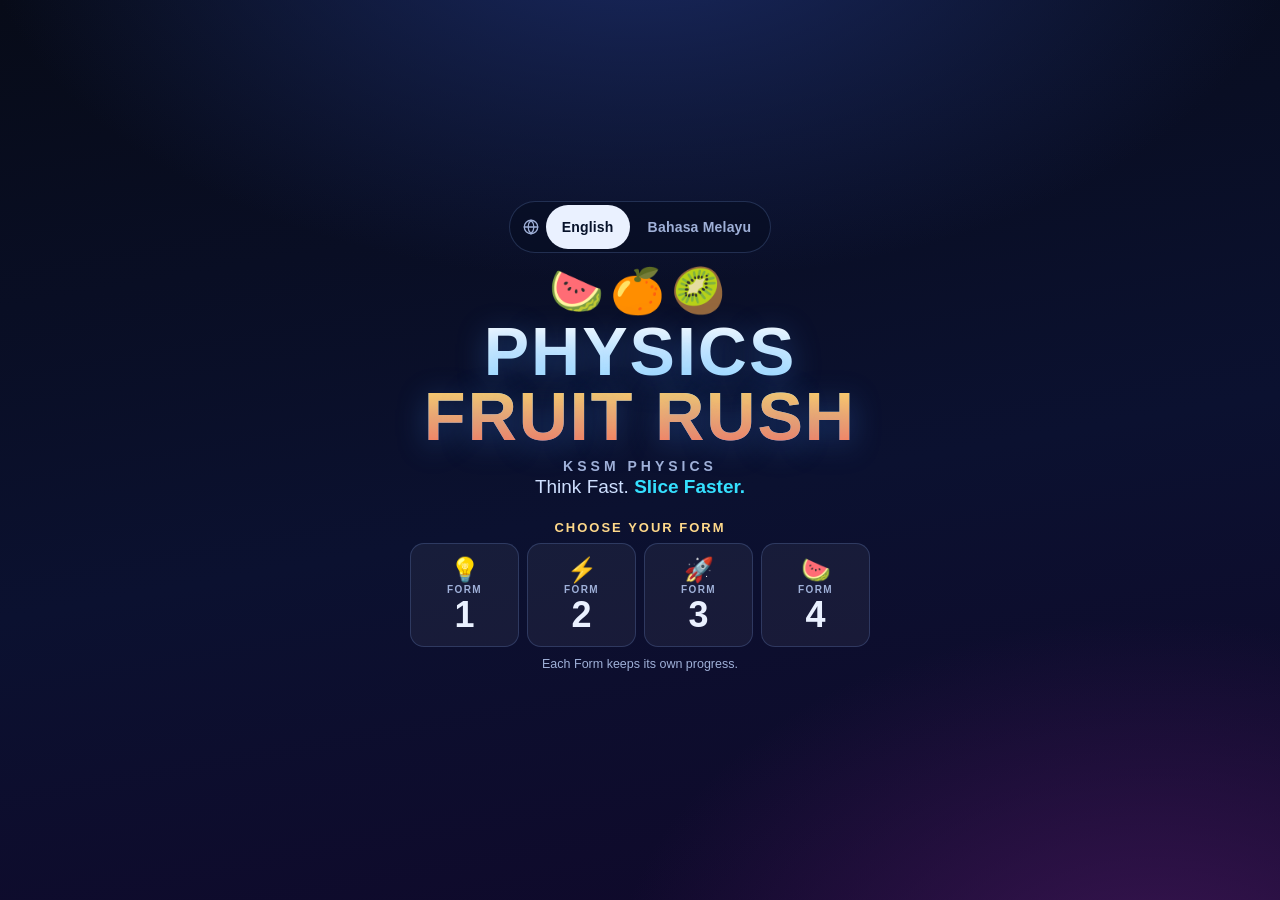
==== commit 897227f2: "Physics Fruit Rush 5.0 - Forms 1 to 4 Adds KSSM Physics Forms 1-3 (356 new questions, every one in E" ====
--- a/index.html
+++ b/index.html
@@ -7,7 +7,7 @@
 <meta charset="utf-8">
 <meta name="viewport" content="width=device-width, initial-scale=1, maximum-scale=1, user-scalable=no, viewport-fit=cover">
 <meta name="google" content="notranslate">
-<meta name="description" content="Physics Fruit Rush - a fast arcade recall game for Malaysian KSSM Form 4 Physics, in English and Bahasa Melayu.">
+<meta name="description" content="Physics Fruit Rush - a fast arcade recall game for Malaysian KSSM Physics, Forms 1 to 4, in English and Bahasa Melayu.">
 <meta name="theme-color" content="#0a1024">
 <title>Physics Fruit Rush</title>
 <link rel="stylesheet" href="style.css">
@@ -21,7 +21,7 @@
        LANDING
        ============================================================ -->
   <section class="screen is-active" id="screen-menu">
-    <div class="menu-wrap">
+    <div class="menu-wrap" id="menuWrap">
 
       <!-- Language. Top of the menu, visible without scrolling on any
            screen, and the first thing a student meets. Each option is
@@ -42,13 +42,29 @@
           <span>🍉</span><span>🍊</span><span>🥝</span>
         </div>
         <h1 class="title">PHYSICS<span>FRUIT RUSH</span></h1>
-        <p class="subtitle" data-i18n="menu.subtitle">KSSM FORM 4 PHYSICS</p>
+        <p class="subtitle" data-i18n="menu.subtitle">KSSM PHYSICS</p>
         <p class="tagline"><span data-i18n="menu.tag1">Think Fast.</span> <b data-i18n="menu.tag2">Slice Faster.</b></p>
+      </div>
+
+      <!-- v5: the Form picker - a world select, not a dropdown. Exactly one
+           tile is lit; on a first visit none is, and the menu below stays
+           hidden until the student chooses. Each Form keeps its own
+           progress, so switching never mixes or loses anything. -->
+      <div class="form-picker" id="formPicker" role="group" aria-labelledby="formPrompt">
+        <p class="form-prompt" id="formPrompt" data-i18n="form.choose">Choose your Form</p>
+        <div class="form-tiles">
+          <button type="button" class="form-tile" data-form="1" aria-pressed="false"><span class="form-ico" aria-hidden="true">💡</span><small data-i18n="form.word">FORM</small><b>1</b></button>
+          <button type="button" class="form-tile" data-form="2" aria-pressed="false"><span class="form-ico" aria-hidden="true">⚡</span><small data-i18n="form.word">FORM</small><b>2</b></button>
+          <button type="button" class="form-tile" data-form="3" aria-pressed="false"><span class="form-ico" aria-hidden="true">🚀</span><small data-i18n="form.word">FORM</small><b>3</b></button>
+          <button type="button" class="form-tile" data-form="4" aria-pressed="false"><span class="form-ico" aria-hidden="true">🍉</span><small data-i18n="form.word">FORM</small><b>4</b></button>
+        </div>
+        <p class="form-note" data-i18n="form.note">Each Form keeps its own progress.</p>
       </div>
 
       <div class="menu-buttons">
         <button class="btn btn-primary" data-go="quick">
           <b data-i18n="menu.quick">QUICK GAME</b><small data-i18n="menu.quick.sub">60 seconds · 5 lives · all topics</small>
+          <span class="btn-speed" id="quickSpeed" hidden></span>
           <span class="btn-best" id="bestQuick" hidden></span>
         </button>
         <button class="btn" data-go="topic">
@@ -124,6 +140,7 @@
       <div class="panel-head">
         <button class="icon-btn" data-back="menu" aria-label="Back to menu" data-i18n-aria="nav.back">&#8592;</button>
         <h2 data-i18n="setup.head">Set Up The Round</h2>
+        <span class="pill pill-form" id="setupForm" hidden></span>
       </div>
 
       <div class="setup-block">
@@ -148,10 +165,32 @@
         <div class="chips chips-topics" id="topicChips"></div>
       </div>
 
-      <div class="setup-block" id="mixBlock">
-        <h3 data-title-key="setup.mix"></h3>
-        <div class="chips" id="mixChips"></div>
-        <p class="hint" id="mixHint"></p>
+      <!-- v5: MORE SETTINGS. Collapsed by default: a beginner chooses a mode,
+           a speed and a topic and starts. Advanced players open this. -->
+      <button type="button" class="more-toggle" id="moreToggle" aria-expanded="false" aria-controls="morePanel">
+        <span data-i18n="setup.more">More settings</span><span class="more-chev" aria-hidden="true">▾</span>
+      </button>
+      <div class="more-panel" id="morePanel" hidden>
+        <div class="setup-block more-block" id="customBlock">
+          <h3 id="customSpeedLabel" data-title-key="custom.head"></h3>
+          <p class="hint more-lead" data-i18n="custom.lead">Fine-tune how fast the fruit fly. Moving the slider selects Custom.</p>
+          <div class="speed-row">
+            <span class="speed-end" data-i18n="custom.slower">Slower</span>
+            <input type="range" id="customSpeed" list="speedTicks" aria-labelledby="customSpeedLabel">
+            <span class="speed-end" data-i18n="custom.faster">Faster</span>
+          </div>
+          <datalist id="speedTicks">
+            <option value="65"></option><option value="100"></option><option value="120"></option><option value="150"></option>
+          </datalist>
+          <div class="speed-readout" aria-hidden="true"><span class="speed-tag" id="customSpeedName">Normal</span><b id="customSpeedValue">100%</b><span id="customSpeedThink"></span></div>
+          <button type="button" class="link-btn" id="customSpeedReset" data-i18n="custom.reset">Back to Normal</button>
+        </div>
+
+        <div class="setup-block more-block" id="mixBlock">
+          <h3 data-title-key="setup.mix"></h3>
+          <div class="chips" id="mixChips"></div>
+          <p class="hint" id="mixHint"></p>
+        </div>
       </div>
 
       <div class="setup-actions">
@@ -230,6 +269,7 @@
          single loudest thing on screen and to tie it to the fruit below. -->
     <div class="qbar" id="qbar">
       <div class="qmeta">
+        <span class="pill pill-form" id="qForm">&nbsp;</span>
         <span class="pill" id="qTopic">&nbsp;</span>
         <span class="pill pill-diff" id="qDiff">&nbsp;</span>
       </div>
@@ -279,6 +319,7 @@
        ============================================================ -->
   <section class="screen" id="screen-results">
     <div class="panel">
+      <span class="pill pill-form res-form" id="resForm"></span>
       <h2 class="results-head" id="resultsHead">&nbsp;</h2>
       <div class="stars" id="resStars" role="img"></div>
       <p class="results-msg" id="resultsMsg"></p>
@@ -348,15 +389,29 @@
 </div>
 
 <!-- Order matters: storage before i18n (the saved language), i18n before
-     the dictionaries, the English bank before its translations, and all
-     content before the game modules that read it. Classic scripts, no
-     modules and no fetch, so double-clicking index.html still works. -->
+     the dictionaries, the syllabus and bank before the questions, each
+     Form's English before its translations, and all content before the
+     game modules. Classic scripts, no modules and no fetch, so
+     double-clicking index.html still works. -->
 <script src="js/config.js" charset="utf-8"></script>
 <script src="js/storage.js" charset="utf-8"></script>
 <script src="js/i18n.js" charset="utf-8"></script>
 <script src="lang/en.js" charset="utf-8"></script>
 <script src="lang/ms.js" charset="utf-8"></script>
+<script src="data/syllabus.js" charset="utf-8"></script>
 <script src="data/question-bank.js" charset="utf-8"></script>
+<script src="data/form1/questions-1.js" charset="utf-8"></script>
+<script src="data/form1/questions-2.js" charset="utf-8"></script>
+<script src="data/form1/ms-1.js" charset="utf-8"></script>
+<script src="data/form1/ms-2.js" charset="utf-8"></script>
+<script src="data/form2/questions-1.js" charset="utf-8"></script>
+<script src="data/form2/questions-2.js" charset="utf-8"></script>
+<script src="data/form2/ms-1.js" charset="utf-8"></script>
+<script src="data/form2/ms-2.js" charset="utf-8"></script>
+<script src="data/form3/questions-1.js" charset="utf-8"></script>
+<script src="data/form3/questions-2.js" charset="utf-8"></script>
+<script src="data/form3/ms-1.js" charset="utf-8"></script>
+<script src="data/form3/ms-2.js" charset="utf-8"></script>
 <script src="data/questions-mechanics.js" charset="utf-8"></script>
 <script src="data/questions-heat-waves.js" charset="utf-8"></script>
 <script src="data/questions-light.js" charset="utf-8"></script>
--- a/style.css
+++ b/style.css
@@ -16,7 +16,7 @@
   --good:      #56f39a;
   --bad:       #ff6b7d;
   --warn:      #ffc247;
-  --font:      "Segoe UI", Roboto, "Helvetica Neue", Arial, sans-serif;
+  --font:      "Segoe UI", -apple-system, BlinkMacSystemFont, Roboto, "Helvetica Neue", Arial, sans-serif;
 }
 
 * { box-sizing: border-box; }
@@ -37,7 +37,7 @@
    Screens
    --------------------------------------------------------------- */
 .screen {
-  position: absolute; inset: 0;
+  position: absolute; top: 0; right: 0; bottom: 0; left: 0;   /* v5: not inset - Safari before 14.1 */
   display: none;
   /* v4: flex-start + auto margins on the child (below), not
      justify-content:center. Centring a column taller than the screen
@@ -48,6 +48,7 @@
   flex-direction: column; align-items: center; justify-content: flex-start;
   padding: 16px;
   overflow-y: auto; overscroll-behavior: contain;
+  scrollbar-width: thin; scrollbar-color: rgba(159, 176, 216, .35) transparent;   /* v5 */
   background:
     radial-gradient(1100px 620px at 50% -10%, #1a2a63 0%, transparent 60%),
     radial-gradient(900px 620px at 90% 110%, #3a1552 0%, transparent 60%),
@@ -146,6 +147,9 @@
   padding: 22px;
   box-shadow: 0 24px 70px rgba(0,0,0,.5);
   max-height: 100%; overflow-y: auto;
+  /* v5: More settings can make this panel scroll on a 720 px laptop;
+     a thin themed bar instead of the browser's bright default one. */
+  scrollbar-width: thin; scrollbar-color: rgba(159, 176, 216, .35) transparent;
 }
 .panel-small { max-width: 340px; }
 .panel-head { display: flex; align-items: center; gap: 12px; margin-bottom: 16px; }
@@ -308,12 +312,12 @@
    Overlays
    --------------------------------------------------------------- */
 .overlay {
-  position: absolute; inset: 0;
+  position: absolute; top: 0; right: 0; bottom: 0; left: 0;
   display: flex; align-items: center; justify-content: center;
   pointer-events: none; padding: 16px;
 }
 .overlay[hidden] { display: none; }
-.overlay-pause { pointer-events: auto; background: rgba(4,8,20,.78); backdrop-filter: blur(3px); }
+.overlay-pause { pointer-events: auto; background: rgba(4,8,20,.78); -webkit-backdrop-filter: blur(3px); backdrop-filter: blur(3px); }
 
 .fb-card {
   text-align: center;
@@ -577,11 +581,13 @@
 
 /* --- confirmation dialog -------------------------------------------- */
 .modal {
-  position: fixed; inset: 0; z-index: 60;
+  position: fixed; top: 0; right: 0; bottom: 0; left: 0; z-index: 60;
   display: flex; align-items: center; justify-content: center;
   padding: 20px;
+  padding: max(20px, env(safe-area-inset-top)) max(20px, env(safe-area-inset-right))
+           max(20px, env(safe-area-inset-bottom)) max(20px, env(safe-area-inset-left));
   background: rgba(4, 8, 20, .74);
-  backdrop-filter: blur(4px);
+  -webkit-backdrop-filter: blur(4px); backdrop-filter: blur(4px);
   animation: modalIn .16s ease-out;
 }
 .modal[hidden] { display: none; }
@@ -612,6 +618,7 @@
 /* --- snackbar -------------------------------------------------------- */
 .snack {
   position: fixed; left: 50%; bottom: 26px; z-index: 70;
+  bottom: calc(26px + env(safe-area-inset-bottom));        /* v5: above the iPhone home bar */
   transform: translateX(-50%);
   background: rgba(8, 26, 18, .96);
   border: 1px solid rgba(86, 243, 154, .5);
@@ -783,3 +790,190 @@
 @media (prefers-reduced-motion: reduce) {
   .lang-opt { transition: none; }
 }
+
+/* =====================================================================
+   v5 ADDITIONS
+   ===================================================================== */
+
+/* --- Form picker: a world select, not a dropdown -----------------------
+   Four tiles under the title. The lit tile uses the logo's warm
+   gradient - the one strong accent on the menu that is not a game mode -
+   so "which Form am I in" is the second thing the eye finds. */
+.form-picker { margin: 2px auto 18px; max-width: 460px; }
+.form-prompt {
+  margin: 0 0 8px; font-size: 13px; letter-spacing: 2px; text-transform: uppercase;
+  color: #ffd98a; font-weight: 800;
+}
+.menu-wrap:not(.needs-form) .form-prompt {
+  position: absolute; width: 1px; height: 1px; margin: -1px; padding: 0;
+  overflow: hidden; clip: rect(0, 0, 0, 0); white-space: nowrap; border: 0;
+}
+.form-tiles { display: grid; grid-template-columns: repeat(4, 1fr); gap: 8px; }
+.form-tile {
+  appearance: none; cursor: pointer; font-family: var(--font);
+  display: flex; flex-direction: column; align-items: center; justify-content: center; gap: 2px;
+  min-height: 64px; padding: 8px 4px; border-radius: 14px;
+  border: 1px solid var(--line); background: rgba(255,255,255,.05); color: var(--text);
+  transition: transform .12s ease, background .15s ease, border-color .15s ease, box-shadow .15s ease;
+}
+.form-tile small {
+  font-size: 10px; letter-spacing: 1.4px; font-weight: 800; color: var(--muted);
+  text-transform: uppercase; white-space: nowrap;
+}
+.form-tile b { font-size: 26px; font-weight: 900; line-height: 1; }
+.form-ico { font-size: 16px; line-height: 1; }
+.form-tile:hover { transform: translateY(-2px); border-color: rgba(140,190,255,.5); background: rgba(40,58,110,.6); }
+.form-tile.is-on {
+  background: linear-gradient(135deg, #ffd76a, #ff7a59);
+  border-color: transparent; color: #1b0d00;
+  box-shadow: 0 8px 24px rgba(255,140,80,.35);
+}
+.form-tile.is-on small { color: rgba(40,16,0,.78); }
+.form-tile:focus-visible { outline: 3px solid var(--accent); outline-offset: 3px; }
+.form-note { margin: 10px 0 0; font-size: 12.5px; color: var(--muted); }
+.menu-wrap:not(.needs-form) .form-note { display: none; }
+
+/* First visit: choosing a Form IS the menu. */
+.menu-wrap.needs-form .menu-buttons,
+.menu-wrap.needs-form .progress-card,
+.menu-wrap.needs-form .menu-foot { display: none; }
+.menu-wrap.needs-form .form-tile { min-height: 104px; }
+.menu-wrap.needs-form .form-tile b { font-size: 36px; }
+.menu-wrap.needs-form .form-ico { font-size: 24px; }
+
+.form-picker.nudge { animation: nudge .45s ease; }
+@keyframes nudge { 0%, 100% { transform: none; } 25% { transform: translateX(-6px); } 75% { transform: translateX(6px); } }
+
+/* --- the Form label, in setup, in game and on results ----------------- */
+.pill-form { background: rgba(255,194,71,.16); color: #ffd98a; border-color: rgba(255,194,71,.42); }
+.pill-form[hidden] { display: none; }
+.panel-head .pill-form { margin-left: auto; white-space: nowrap; }
+.res-form { display: table; margin: 0 auto 6px; }
+
+/* Quick Game says so when it will not play at Normal speed. */
+.btn-speed { font-size: 11.5px; font-weight: 800; color: rgba(6,18,34,.82); letter-spacing: .3px; }
+.btn-speed[hidden] { display: none; }
+
+/* --- More settings: out of a beginner's way ---------------------------- */
+.more-toggle {
+  appearance: none; width: 100%; min-height: 44px; margin: 2px 0 0;
+  display: flex; align-items: center; justify-content: space-between; gap: 10px;
+  padding: 10px 14px; border-radius: 12px;
+  border: 1px dashed var(--line); background: transparent; color: var(--muted);
+  font-family: var(--font); font-size: 14px; font-weight: 700; cursor: pointer;
+}
+.more-toggle:hover { color: var(--text); border-color: rgba(140,190,255,.5); }
+.more-toggle:focus-visible { outline: 3px solid var(--accent); outline-offset: 2px; }
+.more-chev { transition: transform .15s ease; }
+.more-toggle.is-open { color: var(--text); border-style: solid; }
+.more-toggle.is-open .more-chev { transform: rotate(180deg); }
+.more-panel {
+  margin-top: 10px; padding: 14px 14px 2px;
+  border: 1px solid var(--line); border-radius: 14px; background: rgba(255,255,255,.03);
+}
+.more-panel[hidden] { display: none; }
+.more-lead { margin: 0 0 8px; }
+
+/* --- custom fruit speed ------------------------------------------------- */
+.speed-row { display: flex; align-items: center; gap: 10px; }
+.speed-end { font-size: 12.5px; color: var(--muted); white-space: nowrap; }
+#customSpeed {
+  flex: 1 1 auto; min-width: 0; height: 44px; margin: 0;
+  accent-color: #ffb24a; cursor: pointer; background: transparent;
+}
+#customSpeed:focus-visible { outline: 3px solid var(--accent); outline-offset: 2px; border-radius: 8px; }
+.speed-readout { display: flex; flex-wrap: wrap; align-items: baseline; gap: 2px 12px; margin: 0 0 2px; }
+.speed-readout b { font-size: 19px; font-weight: 900; color: #ffd98a; font-variant-numeric: tabular-nums; }
+.speed-readout span { font-size: 13px; color: var(--muted); }
+/* which speed the readout describes: a preset or Custom */
+.speed-readout .speed-tag {
+  align-self: center; padding: 2px 9px; border-radius: 999px;
+  font-size: 11px; font-weight: 900; letter-spacing: .8px; text-transform: uppercase;
+  color: #1a1206; background: #ffd98a;
+}
+.speed-row input:disabled { cursor: not-allowed; opacity: .45; }
+#customSpeedReset:disabled { cursor: not-allowed; opacity: .45; }
+#customSpeedReset { padding-left: 0; }
+
+@media (max-width: 560px) {
+  .form-tiles { gap: 6px; }
+  .form-tile { min-height: 58px; border-radius: 12px; padding: 6px 2px; }
+  .form-tile b { font-size: 22px; }
+  .form-tile small { font-size: 9px; letter-spacing: .4px; }
+  .form-ico { font-size: 14px; }
+  /* first visit on a phone: four big 2 x 2 tiles */
+  .menu-wrap.needs-form .form-tiles { grid-template-columns: repeat(2, 1fr); gap: 10px; }
+  .menu-wrap.needs-form .form-tile small { font-size: 10.5px; letter-spacing: 1px; }
+  /* the slider gets the full width on a phone (it was 137 px between its
+     labels in BM); Slower / Faster sit underneath at each end */
+  .speed-row { flex-wrap: wrap; gap: 0 10px; }
+  #customSpeed { flex: 1 1 100%; order: -1; }
+  .speed-row .speed-end { font-size: 11.5px; margin-top: -6px; }
+  .speed-row .speed-end:last-child { margin-left: auto; }
+}
+
+@media (max-height: 820px) {
+  .form-picker { margin-bottom: 12px; }
+  .form-tile { min-height: 56px; }
+}
+
+@media (prefers-reduced-motion: reduce) {
+  .form-tile, .more-chev { transition: none; }
+  .form-picker.nudge { animation: none; }
+}
+
+/* ======================================================================
+   v5 DEVICES - Windows and Mac laptops, iPhone, iPad, Android phones and
+   tablets, classroom projectors
+   ----------------------------------------------------------------------
+   * Safe areas. The page draws edge to edge (viewport-fit=cover), so on
+     an iPhone with a notch or Dynamic Island, and above the home bar, the
+     whole app is kept inside the safe area. The dark page background
+     fills the edges. Browsers without env() keep the plain 0 insets.
+   * touch-action: manipulation stops iOS double-tap zoom (iOS ignores
+     user-scalable=no) and the old 300 ms tap delay on older Android. The
+     playfield keeps touch-action: none, so every swipe is a slice.
+   * No text selection or iOS copy bubble while swiping or tapping fast.
+   ====================================================================== */
+#app {
+  position: absolute; top: 0; right: 0; bottom: 0; left: 0; width: auto; height: auto;
+  top: env(safe-area-inset-top); right: env(safe-area-inset-right);
+  bottom: env(safe-area-inset-bottom); left: env(safe-area-inset-left);
+}
+.screen { -webkit-overflow-scrolling: touch; }
+html, body, .screen, button, input, label, a, summary { touch-action: manipulation; }
+#playfield { touch-action: none; }
+.screen-game, button, .chip, .form-tile {
+  -webkit-user-select: none; user-select: none; -webkit-touch-callout: none;
+}
+
+/* Phones held sideways: every pixel of height goes to the playfield. The
+   HUD and question card shrink and the "slice the answer" cue hides,
+   taking an 812 x 375 playfield from about 200 px tall to about 270. */
+@media (orientation: landscape) and (max-height: 500px) {
+  .hud { padding: 3px 10px; gap: 8px; }
+  .hud-label { font-size: 8.5px; letter-spacing: 1.4px; }
+  .hud-value { font-size: 17px; }
+  .qbar { padding: 5px 14px 0; }
+  .qmeta { margin-bottom: 3px; }
+  .pill { padding: 1px 8px; font-size: 9.5px; }
+  .qtext { font-size: clamp(16px, 6.4vh, 26px); line-height: 1.12; }
+  .qtimer { margin-top: 5px; height: 6px; }
+  .qcue { display: none; }
+  .fb-card { padding: 8px 18px; }
+  .fb-title { font-size: clamp(20px, 7vh, 30px); }
+  .fb-sub { font-size: 15px; }
+}
+
+/* Touch screens: the in-game sound / pause / end buttons and the setup
+   chips are hit with a thumb in the middle of a round, so they stay at
+   least 40 px (Apple and Android recommend 44-48). On the narrowest
+   phones they give 4 px back so the HUD row still fits. */
+@media (pointer: coarse) {
+  .icon-btn { width: 40px; height: 40px; }
+  .chip { min-height: 40px; }
+}
+@media (pointer: coarse) and (max-width: 360px) {
+  .icon-btn { width: 36px; height: 36px; }
+  .hud { gap: 5px; }
+}
